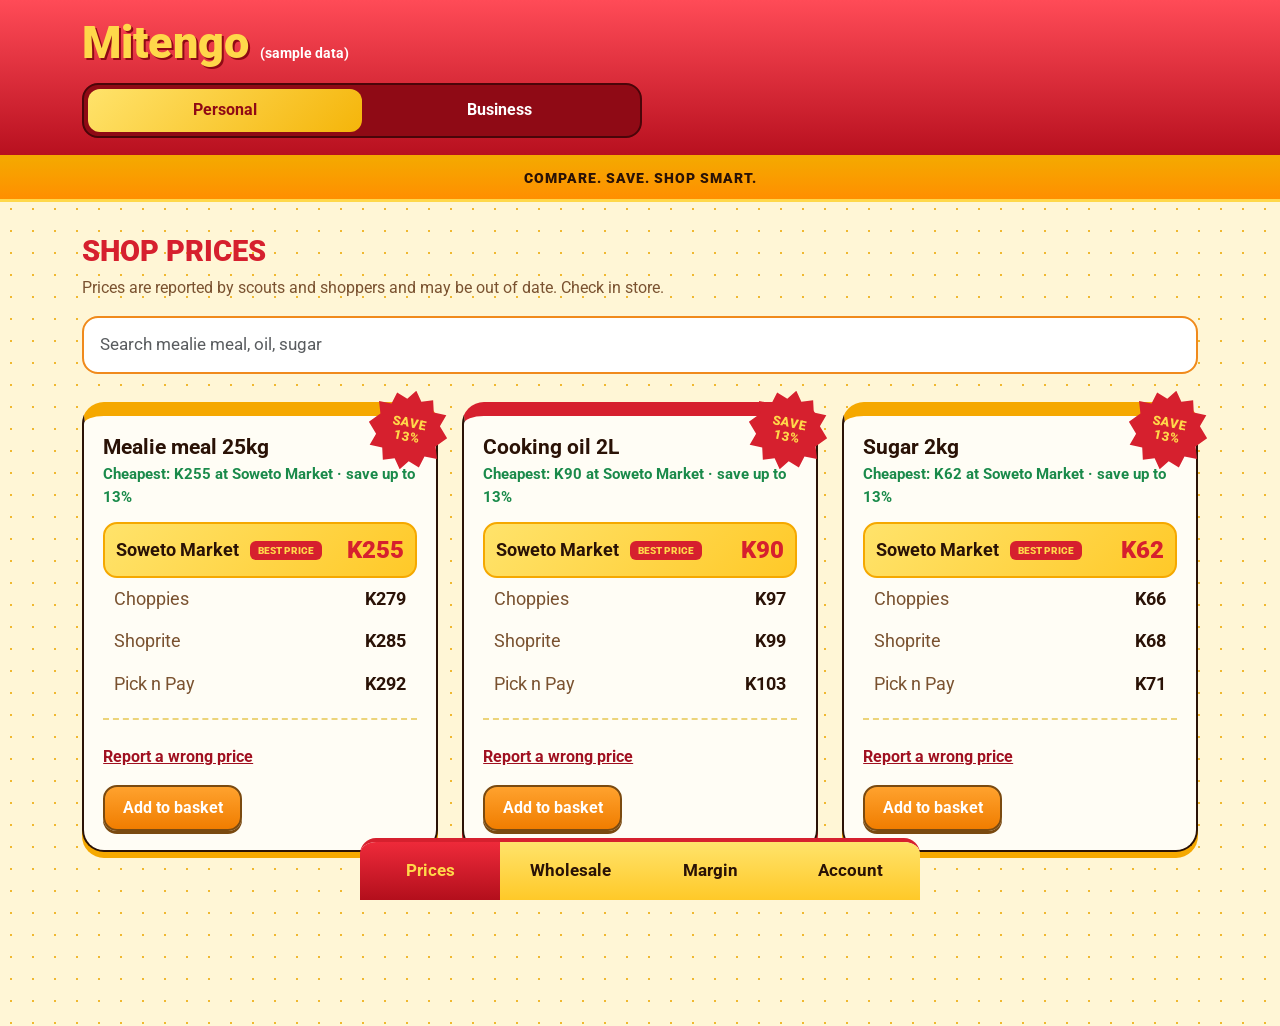
==== index.html @ 38f9d930 "Add files via upload" ====
<!DOCTYPE html>
<html lang="en">
<head>
<meta charset="UTF-8">
<meta name="viewport" content="width=device-width, initial-scale=1">
<title>Mitengo | Compare. Save. Shop smart.</title>
<link href="https://cdn.jsdelivr.net/npm/bootstrap@5.3.3/dist/css/bootstrap.min.css" rel="stylesheet">
<link href="https://fonts.googleapis.com/css2?family=Roboto:wght@400;500;700;900&display=swap" rel="stylesheet">
<link href="style.css" rel="stylesheet">
</head>
<body>
<header class="top">
  <div class="container">
    <h1 class="logo">Mitengo <small>(sample data)</small></h1>
    <div class="seg" id="mode">
      <button class="active" data-mode="personal">Personal</button>
      <button data-mode="business">Business</button>
    </div>
  </div>
</header>
<div class="banner">COMPARE. SAVE. SHOP SMART.</div>

<main class="container py-4">
  <section id="prices" class="view active">
    <h2 class="sec">SHOP PRICES</h2>
    <p class="note">Prices are reported by scouts and shoppers and may be out of date. Check in store.</p>
    <input id="search" class="form-control field" placeholder="Search mealie meal, oil, sugar" aria-label="Search products">
    <div id="priceList" class="row g-4 mt-1"></div>
    <p id="empty" class="note d-none mt-3">No products match your search. Try another name.</p>
  </section>

  <section id="wholesale" class="view">
    <h2 class="sec">WHOLESALE DEALS</h2>
    <p class="note">Bulk packs for shops and restaurants. Compare before you order.</p>
    <div id="bulkList" class="row g-4 mt-1"></div>
  </section>

  <section id="margin" class="view">
    <h2 class="sec">MARGIN CALCULATOR</h2>
    <p class="note">Enter what you pay and what you sell for to see your profit.</p>
    <div class="panel mx-auto">
      <label class="form-label" for="cost">Cost price (K)</label>
      <input id="cost" type="number" min="0" step="0.01" class="form-control field mb-3" placeholder="e.g. 255">
      <label class="form-label" for="sell">Selling price (K)</label>
      <input id="sell" type="number" min="0" step="0.01" class="form-control field mb-3" placeholder="e.g. 300">
      <div class="invalid-feedback d-block mb-2" id="marginErr"></div>
      <button class="btn-red" id="calc">Calculate margin</button>
      <p class="result" id="result"></p>
    </div>
  </section>

  <section id="account" class="view">
    <form class="panel mx-auto" id="authForm" novalidate>
      <h2 class="h4 fw-bold">Create your Mitengo account</h2>
      <p class="note">Upload receipts and unlock plans.</p>
      <input id="email" type="email" class="form-control field mb-1" placeholder="name@company.com" aria-label="Email">
      <div class="invalid-feedback" id="emailErr"></div>
      <input id="pass" type="password" class="form-control field mt-3 mb-1" placeholder="Password, 8 or more characters" aria-label="Password">
      <div class="invalid-feedback" id="passErr"></div>
      <div class="form-check my-3">
        <input class="form-check-input" type="checkbox" id="age">
        <label class="form-check-label note" for="age">I am 18 or older and agree to the <a href="#">Terms</a> and <a href="#">Privacy Policy</a>.</label>
        <div class="invalid-feedback" id="ageErr"></div>
      </div>
      <button type="button" class="btn-red w-100" id="signin">Sign in</button>
      <div class="text-center mt-3"><button type="button" class="btn-ghost" id="create">Create account</button></div>
    </form>
  </section>
</main>

<div id="basketBar" class="d-none"><span id="basketText"></span><button id="clearBasket">Clear</button></div>
<nav class="tabs" id="tabs">
  <button class="active" data-view="prices">Prices</button>
  <button data-view="wholesale">Wholesale</button>
  <button data-view="margin">Margin</button>
  <button data-view="account">Account</button>
</nav>
<div id="toast" role="status" aria-live="polite"></div>
<script src="script.js"></script>
</body>
</html>
---- style.css ----
:root{--red:#d6202e;--dark:#8f0a15;--amber:#f5a800;--cream:#fff6d6;--ink:#2a1206;--brown:#7a5230;--gold:#ffd84a}
body{font-family:Roboto,sans-serif;color:var(--ink);min-height:100vh;padding-bottom:150px;
  background:radial-gradient(#f0b830 1.5px,transparent 1.5px) 0 0/22px 22px,var(--cream)}
.top{background:linear-gradient(#ff4b57,#b8101f);padding:1rem 0 1.1rem;border-bottom:4px solid var(--amber)}
.logo{font-weight:900;font-size:2.3rem;color:var(--gold);text-shadow:2px 2px 0 var(--dark);margin:0 0 .8rem}
.logo small{font-size:.9rem;color:#fff;text-shadow:none;font-weight:700}
.seg{display:flex;background:var(--dark);border:2px solid #4a0509;border-radius:16px;padding:4px;max-width:560px}
.seg button{flex:1;border:0;background:none;color:#fff;font-weight:700;padding:.6rem;border-radius:12px}
.seg button.active{background:linear-gradient(135deg,#ffe36b,#f5b50a);color:var(--dark)}
.banner{background:linear-gradient(#f5a800,#ff8f00);text-align:center;font-weight:900;letter-spacing:1px;padding:.55rem;font-size:.9rem;border-bottom:3px solid var(--gold)}
.sec{color:var(--red);font-weight:900;font-size:1.8rem;margin-top:.5rem}
.note{color:var(--brown)}
.view{display:none}.view.active{display:block}
.field{border:2px solid #f08a1c;border-radius:16px;padding:.9rem 1rem;font-size:1.05rem}
.field:focus{border-color:var(--red);box-shadow:0 0 0 .2rem rgba(214,32,46,.2)}

.card-p{position:relative;background:#fffdf5;border:2px solid var(--ink);border-top:14px solid var(--amber);border-radius:22px;padding:1.2rem;height:100%;box-shadow:0 6px 0 var(--amber)}
.col-12:nth-child(even)>.card-p{border-top-color:var(--red);box-shadow:0 6px 0 var(--red)}
.card-p h3{font-size:1.3rem;font-weight:700;margin:0;padding-right:70px}
.cheap{color:#1a8a4a;font-weight:700;font-size:.95rem;margin:.2rem 0 .8rem}
.save{position:absolute;top:-26px;right:-12px;width:80px;height:80px;display:flex;align-items:center;justify-content:center;text-align:center;
  background:var(--red);color:var(--gold);font-weight:900;font-size:.8rem;line-height:1.1;transform:rotate(12deg);
  clip-path:polygon(50% 0,59% 12%,73% 7%,77% 22%,93% 22%,88% 37%,100% 50%,88% 63%,93% 78%,77% 78%,73% 93%,59% 88%,50% 100%,41% 88%,27% 93%,23% 78%,7% 78%,12% 63%,0 50%,12% 37%,7% 22%,23% 22%,27% 7%,41% 12%)}
.store{display:flex;justify-content:space-between;align-items:center;padding:.5rem .7rem;color:var(--brown);font-size:1.1rem}
.store b{color:var(--ink)}
.store.best{background:linear-gradient(135deg,#ffe36b,#ffc928);border:2px solid var(--amber);border-radius:14px;color:var(--ink);font-weight:700}
.store.best b{color:var(--red);font-size:1.5rem}
.chip{background:var(--red);color:var(--gold);font-size:.65rem;font-weight:900;padding:.2rem .5rem;border-radius:6px;margin-left:.4rem;vertical-align:middle}
.actions{border-top:2px dashed #ecd47a;margin-top:.8rem;padding-top:1rem}
.link{color:#a01020;font-weight:700;text-decoration:underline;background:none;border:0;padding:0;display:block;margin:.6rem 0 1rem}
.btn-add{background:linear-gradient(#ffa22e,#f07d00);color:#fff;font-weight:700;border:2px solid #7a4a10;border-radius:14px;padding:.55rem 1.1rem;box-shadow:0 3px 0 #7a4a10}
.btn-red{background:linear-gradient(#ee2a3a,#b30f1c);color:var(--gold);font-weight:900;font-size:1.2rem;border:2px solid var(--dark);border-radius:14px;padding:.7rem 1.4rem;box-shadow:0 4px 0 var(--dark)}
.btn-ghost{background:#fffdf0;color:var(--ink);font-weight:700;border:2px solid var(--ink);border-radius:14px;padding:.5rem 1.2rem;box-shadow:0 3px 0 var(--amber)}
.btn-add:active,.btn-red:active,.btn-ghost:active{transform:translateY(2px)}
button:focus-visible{outline:3px solid var(--ink);outline-offset:2px}

.panel{max-width:520px;background:#fffdf5;border:2px solid var(--ink);border-top:14px solid var(--amber);border-radius:22px;padding:1.4rem;box-shadow:0 6px 0 var(--amber)}
.result{font-weight:700;color:#1a8a4a;font-size:1.15rem;margin:1rem 0 0}

#basketBar{position:fixed;left:0;right:0;bottom:62px;background:var(--ink);color:var(--gold);font-weight:700;padding:.65rem 1rem;display:flex;justify-content:space-between;align-items:center;z-index:20}
#basketBar button{background:none;border:1px solid var(--gold);color:var(--gold);border-radius:8px;padding:.15rem .7rem}
.tabs{position:fixed;left:0;right:0;bottom:0;height:62px;display:grid;grid-template-columns:repeat(4,1fr);border-top:4px solid var(--red);z-index:30}
.tabs button{border:0;background:linear-gradient(#ffe36b,#ffc928);color:var(--ink);font-weight:700;font-size:1.05rem}
.tabs button.active{background:linear-gradient(#ee2a3a,#b30f1c);color:var(--gold)}
#toast{position:fixed;left:50%;bottom:135px;transform:translate(-50%,20px);background:var(--ink);color:#fff;padding:.6rem 1.1rem;border-radius:12px;opacity:0;pointer-events:none;transition:.25s;z-index:40;max-width:90%;text-align:center}
#toast.show{opacity:1;transform:translate(-50%,0)}
@media(min-width:992px){.logo{font-size:2.8rem}.tabs{left:50%;right:auto;width:560px;transform:translateX(-50%);border-radius:16px 16px 0 0;overflow:hidden}}
@media(prefers-reduced-motion:reduce){#toast{transition:none}}
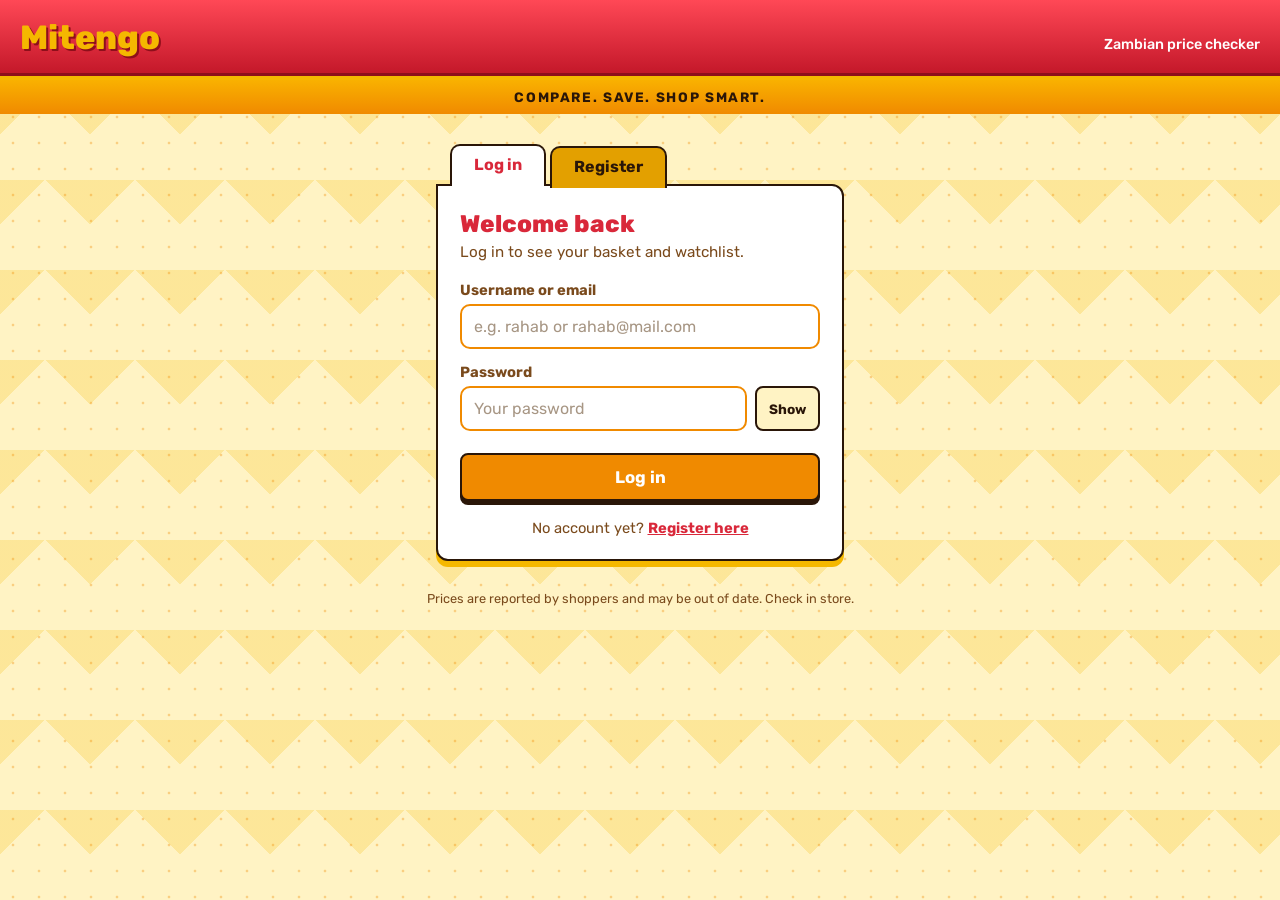
==== commit bdb31045: "Add files via upload" ====
--- a/index.html
+++ b/index.html
@@ -1,81 +1,13 @@
 <!DOCTYPE html>
 <html lang="en">
 <head>
-<meta charset="UTF-8">
-<meta name="viewport" content="width=device-width, initial-scale=1">
-<title>Mitengo | Compare. Save. Shop smart.</title>
-<link href="https://cdn.jsdelivr.net/npm/bootstrap@5.3.3/dist/css/bootstrap.min.css" rel="stylesheet">
-<link href="https://fonts.googleapis.com/css2?family=Roboto:wght@400;500;700;900&display=swap" rel="stylesheet">
-<link href="style.css" rel="stylesheet">
+  <meta charset="UTF-8">
+  <meta name="viewport" content="width=device-width, initial-scale=1">
+  <meta http-equiv="refresh" content="0; url=login.html">
+  <title>Mitengo</title>
+  <script>location.replace('login.html');</script>
 </head>
 <body>
-<header class="top">
-  <div class="container">
-    <h1 class="logo">Mitengo <small>(sample data)</small></h1>
-    <div class="seg" id="mode">
-      <button class="active" data-mode="personal">Personal</button>
-      <button data-mode="business">Business</button>
-    </div>
-  </div>
-</header>
-<div class="banner">COMPARE. SAVE. SHOP SMART.</div>
-
-<main class="container py-4">
-  <section id="prices" class="view active">
-    <h2 class="sec">SHOP PRICES</h2>
-    <p class="note">Prices are reported by scouts and shoppers and may be out of date. Check in store.</p>
-    <input id="search" class="form-control field" placeholder="Search mealie meal, oil, sugar" aria-label="Search products">
-    <div id="priceList" class="row g-4 mt-1"></div>
-    <p id="empty" class="note d-none mt-3">No products match your search. Try another name.</p>
-  </section>
-
-  <section id="wholesale" class="view">
-    <h2 class="sec">WHOLESALE DEALS</h2>
-    <p class="note">Bulk packs for shops and restaurants. Compare before you order.</p>
-    <div id="bulkList" class="row g-4 mt-1"></div>
-  </section>
-
-  <section id="margin" class="view">
-    <h2 class="sec">MARGIN CALCULATOR</h2>
-    <p class="note">Enter what you pay and what you sell for to see your profit.</p>
-    <div class="panel mx-auto">
-      <label class="form-label" for="cost">Cost price (K)</label>
-      <input id="cost" type="number" min="0" step="0.01" class="form-control field mb-3" placeholder="e.g. 255">
-      <label class="form-label" for="sell">Selling price (K)</label>
-      <input id="sell" type="number" min="0" step="0.01" class="form-control field mb-3" placeholder="e.g. 300">
-      <div class="invalid-feedback d-block mb-2" id="marginErr"></div>
-      <button class="btn-red" id="calc">Calculate margin</button>
-      <p class="result" id="result"></p>
-    </div>
-  </section>
-
-  <section id="account" class="view">
-    <form class="panel mx-auto" id="authForm" novalidate>
-      <h2 class="h4 fw-bold">Create your Mitengo account</h2>
-      <p class="note">Upload receipts and unlock plans.</p>
-      <input id="email" type="email" class="form-control field mb-1" placeholder="name@company.com" aria-label="Email">
-      <div class="invalid-feedback" id="emailErr"></div>
-      <input id="pass" type="password" class="form-control field mt-3 mb-1" placeholder="Password, 8 or more characters" aria-label="Password">
-      <div class="invalid-feedback" id="passErr"></div>
-      <div class="form-check my-3">
-        <input class="form-check-input" type="checkbox" id="age">
-        <label class="form-check-label note" for="age">I am 18 or older and agree to the <a href="#">Terms</a> and <a href="#">Privacy Policy</a>.</label>
-        <div class="invalid-feedback" id="ageErr"></div>
-      </div>
-      <button type="button" class="btn-red w-100" id="signin">Sign in</button>
-      <div class="text-center mt-3"><button type="button" class="btn-ghost" id="create">Create account</button></div>
-    </form>
-  </section>
-</main>
-
-<div id="basketBar" class="d-none"><span id="basketText"></span><button id="clearBasket">Clear</button></div>
-<nav class="tabs" id="tabs">
-  <button class="active" data-view="prices">Prices</button>
-  <button data-view="wholesale">Wholesale</button>
-  <button data-view="margin">Margin</button>
-  <button data-view="account">Account</button>
-</nav>
-<div id="toast" role="status" aria-live="polite"></div>
-<script src="script.js"></script>
+  <p>Redirecting to <a href="login.html">the login page</a>...</p>
 </body>
 </html>
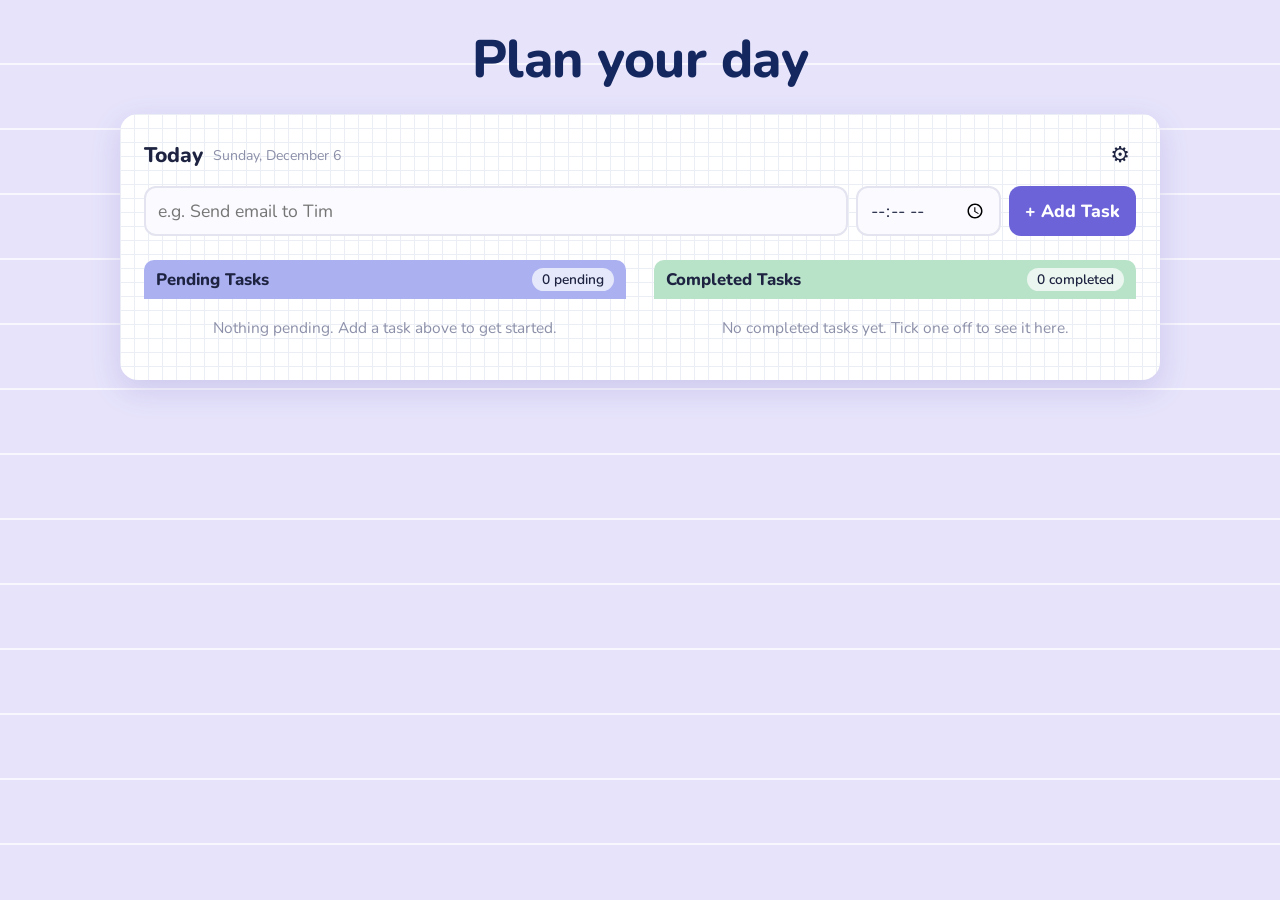
==== commit 3d93dbb4: "Add files via upload" ====
--- a/index.html
+++ b/index.html
@@ -3,11 +3,45 @@
 <head>
   <meta charset="UTF-8">
   <meta name="viewport" content="width=device-width, initial-scale=1">
-  <meta http-equiv="refresh" content="0; url=login.html">
-  <title>Mitengo</title>
-  <script>location.replace('login.html');</script>
+  <title>Today – To-Do Web App</title>
+  <link rel="preconnect" href="https://fonts.googleapis.com">
+  <link rel="preconnect" href="https://fonts.gstatic.com" crossorigin>
+  <link href="https://fonts.googleapis.com/css2?family=Nunito:wght@400;600;800&family=Caveat:wght@600&display=swap" rel="stylesheet">
+  <link rel="stylesheet" href="style.css">
 </head>
 <body>
-  <p>Redirecting to <a href="login.html">the login page</a>...</p>
+  <main class="app" data-theme="grid">
+    <h1 class="page-title">Plan your day</h1>
+
+    <section class="card" aria-labelledby="today-title">
+      <header class="card-head">
+        <h2 id="today-title">Today</h2>
+        <span class="date" id="date"></span>
+        <button class="icon-btn" id="themeBtn" type="button" aria-label="Change widget style" title="Change widget style">⚙</button>
+      </header>
+
+      <form id="addForm" class="add-form" autocomplete="off" novalidate>
+        <input id="taskInput" type="text" placeholder="e.g. Send email to Tim" maxlength="120" aria-label="New task">
+        <input id="timeInput" type="time" aria-label="Task time (optional)">
+        <button class="add-btn" type="submit">+ Add Task</button>
+      </form>
+      <p id="error" class="error" role="alert" hidden></p>
+
+      <div class="lists">
+      <div class="list-block">
+        <h3>Pending Tasks <span class="count" id="pendingCount">0 pending</span></h3>
+        <ul id="pendingList" class="task-list"></ul>
+        <p class="empty" id="pendingEmpty" hidden>Nothing pending. Add a task above to get started.</p>
+      </div>
+
+      <div class="list-block done">
+        <h3>Completed Tasks <span class="count" id="doneCount">0 completed</span></h3>
+        <ul id="doneList" class="task-list"></ul>
+        <p class="empty" id="doneEmpty" hidden>No completed tasks yet. Tick one off to see it here.</p>
+      </div>
+      </div>
+    </section>
+  </main>
+  <script src="script.js"></script>
 </body>
 </html>
--- a/style.css
+++ b/style.css
@@ -0,0 +1,142 @@
+:root {
+  --bg: #e6e3fb;
+  --ink: #1d2340;
+  --muted: #8b8fa8;
+  --card: #ffffff;
+  --accent: #6c63d9;
+  --line: #e3e4ef;
+  --hl: #f9c6d8, #fde3a7, #c5e8b7, #b9d6f5, #d9c7f2, #f6c9b9;
+  --head: #aab0f0;
+  --radius: 18px;
+}
+* { box-sizing: border-box; margin: 0; padding: 0; }
+body {
+  font-family: "Nunito", system-ui, sans-serif;
+  color: var(--ink);
+  background:
+    repeating-linear-gradient(to bottom, transparent 0 63px, rgba(255,255,255,.7) 63px 65px),
+    var(--bg);
+  min-height: 100vh; min-height: 100dvh;
+  padding: max(24px, env(safe-area-inset-top)) max(14px, env(safe-area-inset-right)) max(48px, env(safe-area-inset-bottom)) max(14px, env(safe-area-inset-left));
+}
+.app { width: 100%; max-width: 460px; margin: 0 auto; }
+.page-title {
+  font-size: 2.4rem; font-weight: 800; color: #14275e;
+  text-align: center; margin-bottom: 18px; letter-spacing: -.5px;
+}
+.card {
+  background: var(--card);
+  border-radius: var(--radius);
+  box-shadow: 0 10px 30px rgba(90, 80, 170, .18);
+  padding: 16px 16px 20px;
+  position: relative;
+}
+.card-head { display: flex; align-items: center; gap: 10px; margin-bottom: 14px; }
+.card-head h2 { font-size: 1.2rem; font-weight: 800; }
+.date { font-size: .8rem; color: var(--muted); flex: 1; }
+.icon-btn {
+  border: 0; background: none; font-size: 1.25rem; cursor: pointer; color: var(--ink);
+  border-radius: 8px; padding: 2px 6px;
+}
+.add-form { display: grid; grid-template-columns: 1fr auto; gap: 8px; }
+.add-form input[type="text"] { grid-column: 1 / -1; }
+input, button { font: inherit; }
+input[type="text"], input[type="time"] {
+  border: 2px solid var(--line); border-radius: 12px; padding: 10px 12px;
+  background: #fafaff; color: var(--ink); min-width: 0;
+}
+input:focus-visible, button:focus-visible { outline: 3px solid var(--accent); outline-offset: 2px; }
+.add-btn {
+  border: 0; background: var(--accent); color: #fff; font-weight: 800;
+  border-radius: 12px; padding: 10px 16px; cursor: pointer;
+}
+.add-btn:active { transform: scale(.97); }
+.error { color: #c0392b; font-size: .85rem; margin-top: 8px; }
+
+.list-block { margin-top: 20px; }
+.list-block h3 {
+  display: flex; justify-content: space-between; align-items: center;
+  font-size: .95rem; font-weight: 800; padding: 8px 12px; border-radius: 10px 10px 0 0;
+  background: var(--head);
+}
+.done h3 { background: #b9e3c9; }
+.count { font-size: .78rem; font-weight: 600; background: rgba(255,255,255,.7); border-radius: 20px; padding: 2px 10px; }
+.task-list { list-style: none; }
+.task {
+  display: grid; grid-template-columns: auto 1fr auto; gap: 4px 10px; align-items: center;
+  padding: 10px 12px; border-bottom: 1px solid var(--line);
+}
+.task input[type="checkbox"] { width: 20px; height: 20px; accent-color: var(--accent); cursor: pointer; }
+.task-text {
+  font-weight: 600; font-size: .98rem; word-break: break-word; justify-self: start;
+  padding: 0 4px; background: linear-gradient(transparent 55%, var(--c, #f9c6d8) 55%);
+}
+.task:nth-child(6n+1) { --c: #f9c6d8; } .task:nth-child(6n+2) { --c: #fde3a7; }
+.task:nth-child(6n+3) { --c: #c5e8b7; } .task:nth-child(6n+4) { --c: #b9d6f5; }
+.task:nth-child(6n+5) { --c: #d9c7f2; } .task:nth-child(6n+6) { --c: #f6c9b9; }
+.task-time { font-size: .75rem; color: var(--muted); }
+.task-meta { grid-column: 2 / 4; font-size: .7rem; color: var(--muted); }
+.task-actions { grid-column: 2 / 4; display: flex; gap: 6px; }
+.task-actions button {
+  border: 0; background: #f0effb; color: var(--ink); border-radius: 8px;
+  padding: 3px 10px; font-size: .75rem; font-weight: 600; cursor: pointer;
+}
+.task-actions .del { background: #fde4e4; color: #b02a2a; }
+.edit-input { grid-column: 2 / 3; border: 2px solid var(--accent); border-radius: 8px; padding: 4px 8px; width: 100%; }
+.done .task-text { text-decoration: line-through; color: var(--muted); background: none; }
+.empty { text-align: center; color: var(--muted); font-size: .88rem; padding: 18px 8px; }
+
+/* Widget styles, cycled with the gear button */
+[data-theme="grid"] .card { background-image: linear-gradient(#eceef6 1px, transparent 1px), linear-gradient(90deg, #eceef6 1px, transparent 1px); background-size: 14px 14px; background-color: #fff; }
+[data-theme="sticky"] .card { background: #fff7b0; border-radius: 4px 4px 14px 4px; transform: rotate(-.6deg); }
+[data-theme="sticky"] .card::before { content: "📎"; position: absolute; top: -14px; left: 18px; font-size: 1.6rem; }
+[data-theme="sticky"] .task { border-bottom-color: rgba(0,0,0,.12); }
+[data-theme="sticky"] .task-text { font-family: "Caveat", cursive; font-size: 1.2rem; background: none; }
+[data-theme="rainbow"] .task:nth-child(6n+1) { background: #d4d8f5; } [data-theme="rainbow"] .task:nth-child(6n+2) { background: #d1e7f2; }
+[data-theme="rainbow"] .task:nth-child(6n+3) { background: #d3ecd9; } [data-theme="rainbow"] .task:nth-child(6n+4) { background: #dcefc9; }
+[data-theme="rainbow"] .task:nth-child(6n+5) { background: #f3f0c5; } [data-theme="rainbow"] .task:nth-child(6n+6) { background: #f6dcd3; }
+[data-theme="rainbow"] .task-text { background: none; }
+[data-theme="violet"] .card { background: #8f89d4; }
+[data-theme="violet"] .card-head, [data-theme="violet"] .date, [data-theme="violet"] .error { color: #fff; }
+[data-theme="violet"] .list-block { background: #fff; border-radius: 12px; border: 2px dashed #cfcaf5; }
+[data-theme="violet"] .list-block h3 { border-radius: 10px 10px 0 0; }
+[data-theme="violet"] .icon-btn { color: #fff; }
+
+@media (prefers-reduced-motion: no-preference) {
+  .task { animation: pop .18s ease-out; }
+  @keyframes pop { from { opacity: 0; transform: translateY(4px); } }
+}
+
+/* ---- Responsive: small phones to large desktops ---- */
+html { font-size: clamp(15px, 0.9rem + 0.25vw, 19px); }
+.page-title { font-size: clamp(1.8rem, 5vw, 3rem); }
+.lists { display: block; }
+.add-form input[type="text"], .add-btn, input[type="time"] { min-height: 44px; }
+.task-actions button { min-height: 32px; }
+
+@media (max-width: 360px) {
+  .add-form { grid-template-columns: 1fr; }
+  .card { padding: 12px; }
+}
+@media (min-width: 600px) {
+  .app { max-width: 640px; }
+  .card { padding: 24px; }
+  .add-form { grid-template-columns: 1fr auto auto; }
+  .add-form input[type="text"] { grid-column: auto; }
+  .task { grid-template-columns: auto 1fr auto auto; }
+  .task-meta { grid-column: 2 / 3; }
+  .task-actions { grid-column: 3 / 5; justify-content: flex-end; }
+  .edit-input { grid-column: 2 / 3; }
+}
+@media (min-width: 960px) {
+  .app { max-width: 1040px; }
+  .lists { display: grid; grid-template-columns: 1fr 1fr; gap: 28px; align-items: start; }
+  .list-block { margin-top: 24px; }
+}
+@media (min-width: 1500px) {
+  .app { max-width: 1280px; }
+}
+@media (max-height: 480px) and (orientation: landscape) {
+  .page-title { display: none; }
+  body { padding-top: 12px; }
+}
